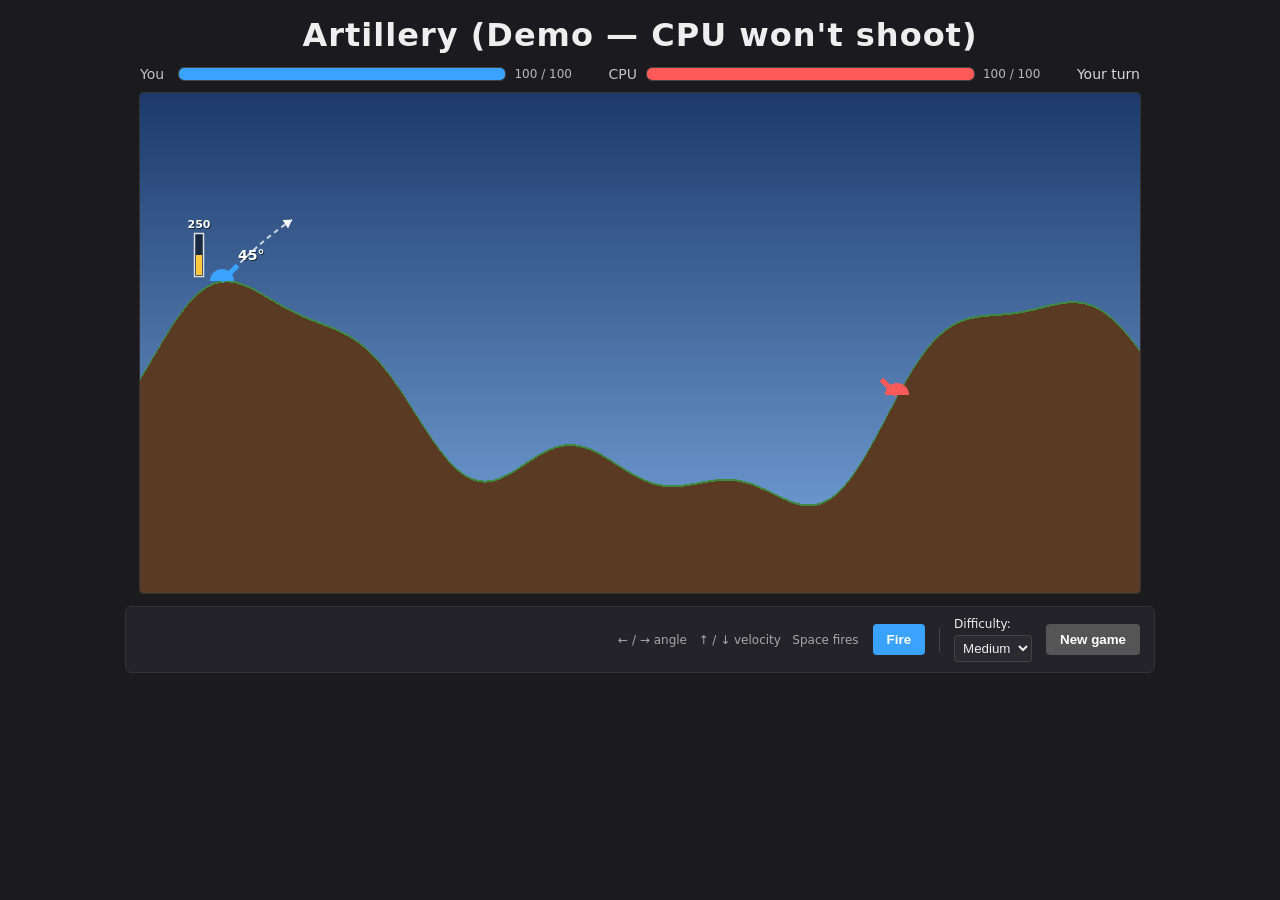
==== demo/index.html @ d9a9e3a6 "Initial artillery game" ====
<!doctype html>
<html lang="en">
<head>
<meta charset="utf-8" />
<title>Artillery — Demo</title>
<link rel="stylesheet" href="../styles.css" />
</head>
<body>
  <h1>Artillery (Demo — CPU won't shoot)</h1>
  <div class="hud">
    <div class="hp-row">
      <div class="hp-label">You</div>
      <div class="hp-bar"><div id="playerHP" class="hp-fill player"></div></div>
      <div id="playerHPText" class="hp-text"></div>
    </div>
    <div class="hp-row">
      <div class="hp-label">CPU</div>
      <div class="hp-bar"><div id="cpuHP" class="hp-fill cpu"></div></div>
      <div id="cpuHPText" class="hp-text"></div>
    </div>
    <div id="turnIndicator" class="turn">Your turn</div>
  </div>

  <canvas id="game"></canvas>

  <div class="controls">
    <div class="hint">← / → angle &nbsp; ↑ / ↓ velocity &nbsp; Space fires</div>
    <button id="fireBtn">Fire</button>
    <span class="sep"></span>
    <label>
      Difficulty:
      <select id="difficulty">
        <option value="easy">Easy</option>
        <option value="medium" selected>Medium</option>
        <option value="hard">Hard</option>
      </select>
    </label>
    <button id="newGameBtn">New game</button>
  </div>

  <script>window.DEMO_MODE = true;</script>
  <script type="module" src="../src/main.js"></script>
</body>
</html>
---- styles.css ----
body {
  font-family: system-ui, sans-serif;
  background: #1a1a1f;
  color: #eee;
  margin: 0;
  padding: 16px;
  display: flex;
  flex-direction: column;
  align-items: center;
}
h1 { margin: 0 0 12px; font-weight: 600; letter-spacing: 1px; }

canvas {
  background: #000;
  border: 1px solid #333;
  border-radius: 4px;
  display: block;
}

.hud {
  width: 1000px;
  display: grid;
  grid-template-columns: 1fr 1fr auto;
  gap: 8px 24px;
  align-items: center;
  margin-bottom: 10px;
}
.hp-row { display: flex; align-items: center; gap: 8px; }
.hp-label { width: 30px; font-size: 14px; opacity: 0.8; }
.hp-bar {
  flex: 1;
  height: 12px;
  background: #2a2a30;
  border: 1px solid #444;
  border-radius: 6px;
  overflow: hidden;
}
.hp-fill { height: 100%; transition: width 0.2s ease; }
.hp-fill.player { background: #3aa3ff; }
.hp-fill.cpu { background: #ff5a5a; }
.hp-text { font-size: 12px; opacity: 0.75; min-width: 70px; }
.turn { font-size: 14px; opacity: 0.9; text-align: right; grid-column: 3; }

.controls {
  width: 1000px;
  margin-top: 12px;
  display: flex;
  flex-wrap: wrap;
  align-items: center;
  gap: 14px;
  background: #232329;
  border: 1px solid #333;
  padding: 10px 14px;
  border-radius: 6px;
}
.controls label { display: flex; flex-direction: column; font-size: 12px; gap: 4px; }
.controls input[type=range] { width: 220px; }
.controls .sep { width: 1px; height: 24px; background: #444; }
button {
  background: #3aa3ff;
  color: white;
  border: none;
  padding: 8px 14px;
  border-radius: 4px;
  font-weight: 600;
  cursor: pointer;
}
button:disabled { background: #555; cursor: not-allowed; }
button#newGameBtn { background: #555; }
select { background: #2a2a30; color: #eee; border: 1px solid #444; padding: 4px; border-radius: 3px; }
.hint { font-size: 12px; opacity: 0.65; margin-left: auto; }
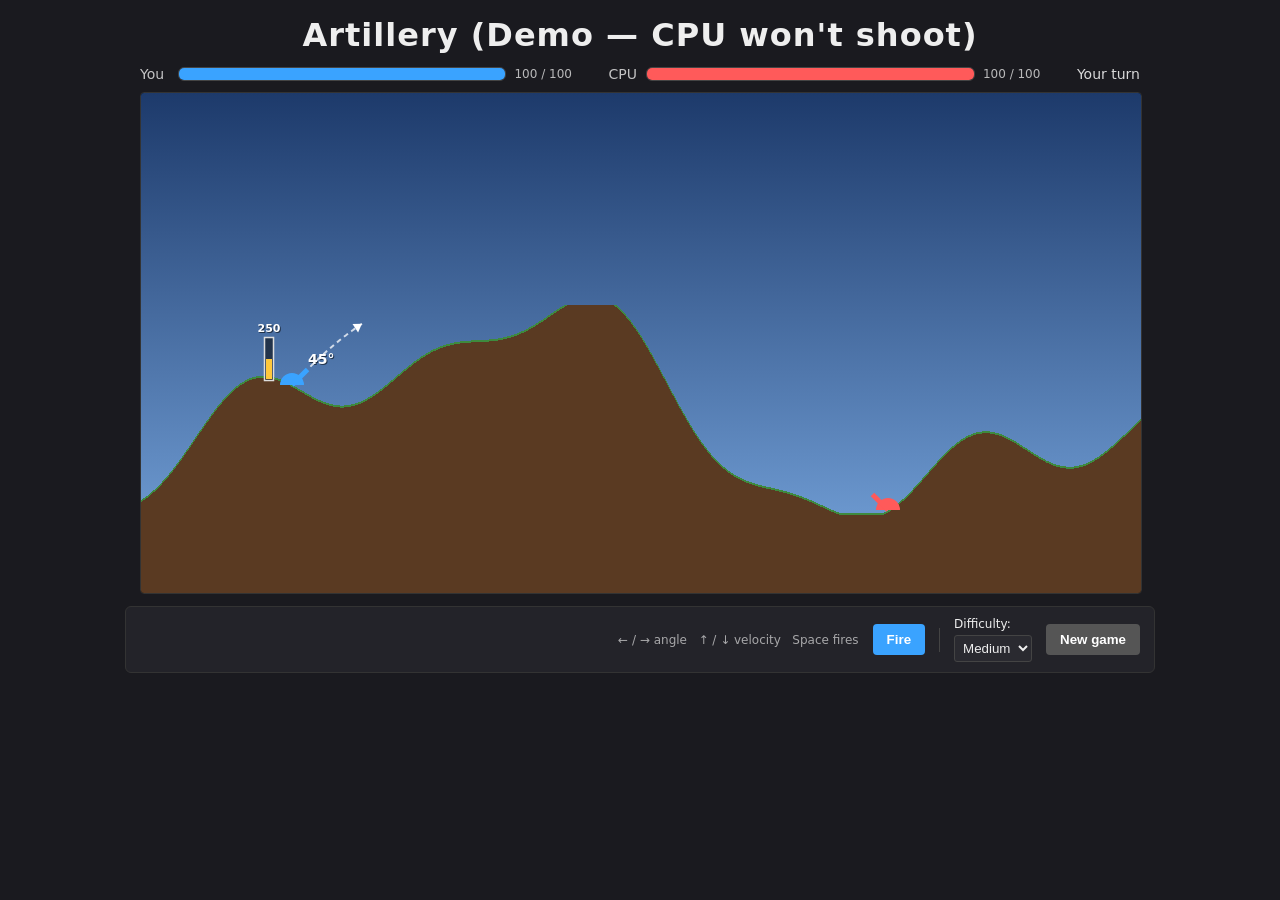
==== commit ea9f3b2f: "Polish: AI corrections, sound effects, explosions, end overlay, dropping cannons" ====
--- a/demo/index.html
+++ b/demo/index.html
@@ -21,7 +21,13 @@
     <div id="turnIndicator" class="turn">Your turn</div>
   </div>
 
-  <canvas id="game"></canvas>
+  <div class="canvas-wrap">
+    <canvas id="game"></canvas>
+    <div id="endOverlay" class="end-overlay hidden">
+      <div id="endText" class="end-text"></div>
+      <button id="endNewGame" class="end-btn">New game</button>
+    </div>
+  </div>
 
   <div class="controls">
     <div class="hint">← / → angle &nbsp; ↑ / ↓ velocity &nbsp; Space fires</div>
--- a/styles.css
+++ b/styles.css
@@ -69,3 +69,36 @@
 button#newGameBtn { background: #555; }
 select { background: #2a2a30; color: #eee; border: 1px solid #444; padding: 4px; border-radius: 3px; }
 .hint { font-size: 12px; opacity: 0.65; margin-left: auto; }
+
+.canvas-wrap { position: relative; width: 1000px; }
+.end-overlay {
+  position: absolute;
+  inset: 0;
+  display: flex;
+  flex-direction: column;
+  align-items: center;
+  justify-content: center;
+  gap: 18px;
+  background: rgba(10, 10, 14, 0.55);
+  border-radius: 4px;
+  pointer-events: auto;
+  animation: fadein 0.35s ease;
+}
+.end-overlay.hidden { display: none; }
+.end-text {
+  font-size: 72px;
+  font-weight: 800;
+  letter-spacing: 2px;
+  padding: 24px 56px;
+  border-radius: 12px;
+  border: 4px solid #fff;
+  background: rgba(0, 0, 0, 0.6);
+  text-shadow: 0 4px 12px rgba(0, 0, 0, 0.6);
+}
+.end-text.win  { color: #ffd66b; border-color: #ffd66b; }
+.end-text.lose { color: #ff7777; border-color: #ff7777; }
+.end-btn {
+  font-size: 18px;
+  padding: 10px 22px;
+}
+@keyframes fadein { from { opacity: 0; transform: scale(0.92); } to { opacity: 1; transform: scale(1); } }
